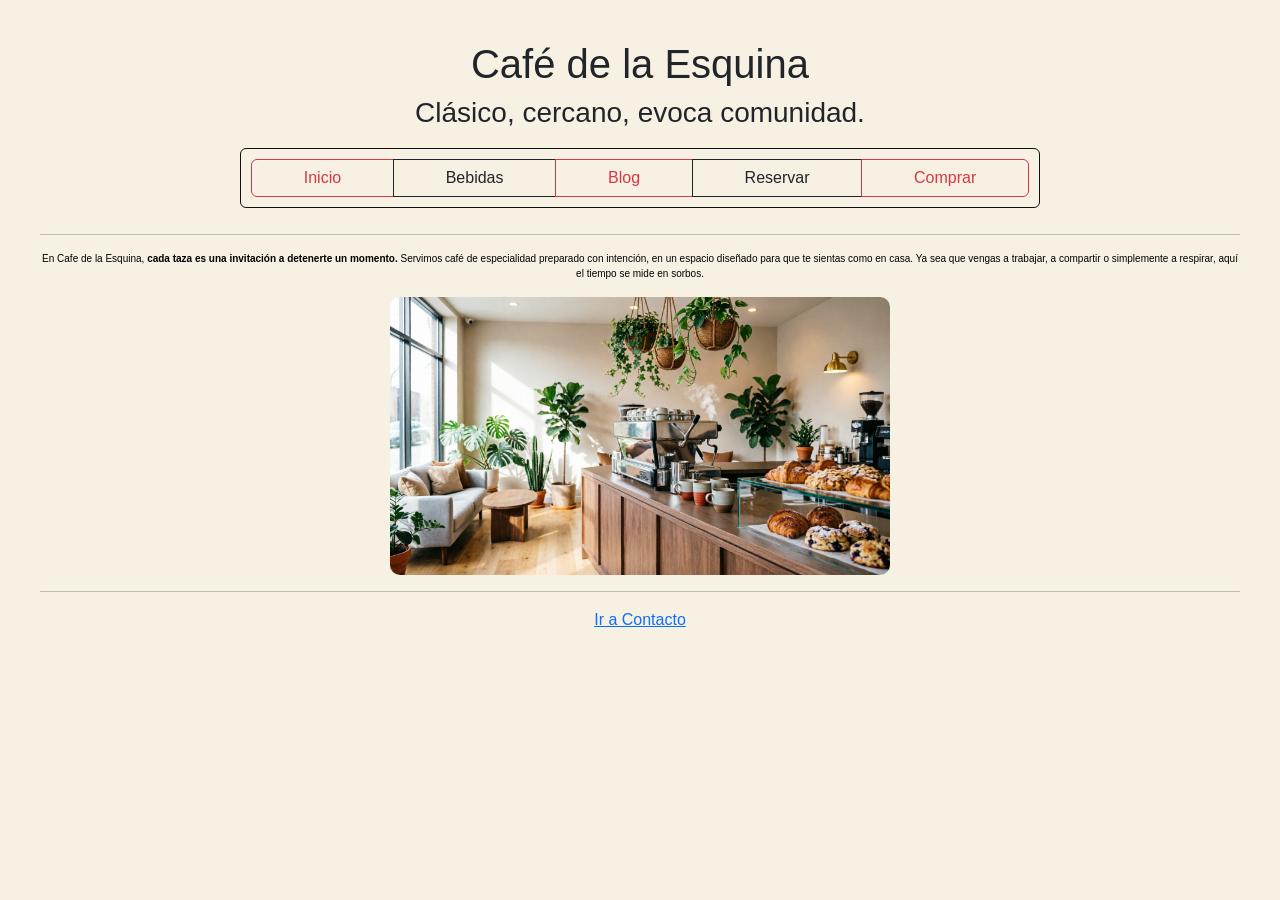
==== index.html @ 4c55026c "Se agregan los archivos index,style" ====
<!doctype html>
<html lang="en">
  <head>
    <meta charset="utf-8">
    <meta name="viewport" content="width=device-width, initial-scale=1">
    <title>Mi lugar favorito</title>
    <link href="https://cdn.jsdelivr.net/npm/bootstrap@5.3.8/dist/css/bootstrap.min.css" rel="stylesheet" integrity="sha384-sRIl4kxILFvY47J16cr9ZwB07vP4J8+LH7qKQnuqkuIAvNWLzeN8tE5YBujZqJLB" crossorigin="anonymous">
    <link rel="stylesheet" href="./styles.css">
  </head>
  <body>
    <h1 id="titulo">Café de la Esquina</h1>
    <h3 class="subtitulo">Clásico, cercano, evoca comunidad.</h3>

    <div class="btn-group caja" role="group" aria-label="Basic checkbox toggle button group">
  <input type="checkbox" class="btn-check" id="btncheck1" autocomplete="off">
  <label class="btn btn-outline-danger" for="btncheck1">Inicio</label>

  <input type="checkbox" class="btn-check" id="btncheck2" autocomplete="off">
  <label class="btn btn-outline-dark" for="btncheck2">Bebidas</label>

  <input type="checkbox" class="btn-check" id="btncheck3" autocomplete="off">
  <label class="btn btn-outline-danger" for="btncheck3">Blog</label>
   <input type="checkbox" class="btn-check" id="btncheck3" autocomplete="off">
  <label class="btn btn-outline-dark" for="btncheck3">Reservar</label>
   <input type="checkbox" class="btn-check" id="btncheck3" autocomplete="off">
  <label class="btn btn-outline-danger" for="btncheck3">Comprar</label>
  
  
</div>
    
    
    <hr>
    <p class="parrafo">En Cafe de la Esquina, <strong>cada taza es una invitación a detenerte un momento.</strong> 
    Servimos café de especialidad preparado con intención, en un espacio diseñado para que te sientas como en casa. 
    Ya sea que vengas a trabajar, a compartir o simplemente a respirar, aquí el tiempo se mide en sorbos.
    </p>
    <img src="./imagenes/1779748659.png" 
    alt="Hamburguesa" 
    class="burger-img">
    <hr>
    <a href="#contacto">Ir a Contacto</a>

    <script src="https://cdn.jsdelivr.net/npm/bootstrap@5.3.8/dist/js/bootstrap.bundle.min.js" integrity="sha384-FKyoEForCGlyvwx9Hj09JcYn3nv7wiPVlz7YYwJrWVcXK/BmnVDxM+D2scQbITxI" crossorigin="anonymous"></script>
  </body>
</html>
---- styles.css ----
body {
    font-family: Arial, sans-serif;
    text-align: center;
    background-color: #f7f1e3;
    padding: 40px;
}

.parrafo {
  color:black;
  font-size:10px;
}

#titulo:hover{
    color:chocolate;
    font-weight: bold;
}

img {
  max-width: 500px;
  border-radius: 10px;
}

.subtitulo:hover{
     color:chocolate;
    font-weight: bold;
}

.caja {
  width: 800px;              /* [width](ca://s?q=Propiedad_width_en_CSS): ancho del grupo */
  margin: 10px auto;         /* [margin](ca://s?q=Propiedad_margin_en_CSS): centrado horizontal */
  padding: 10px;             /* [padding](ca://s?q=Propiedad_padding_en_CSS): espacio interno */
  border: 1px solid #111;    /* [border](ca://s?q=Propiedad_border_en_CSS): marco alrededor */
   /* color de fondo */
  text-align: center;        /* centra los botones dentro */
}
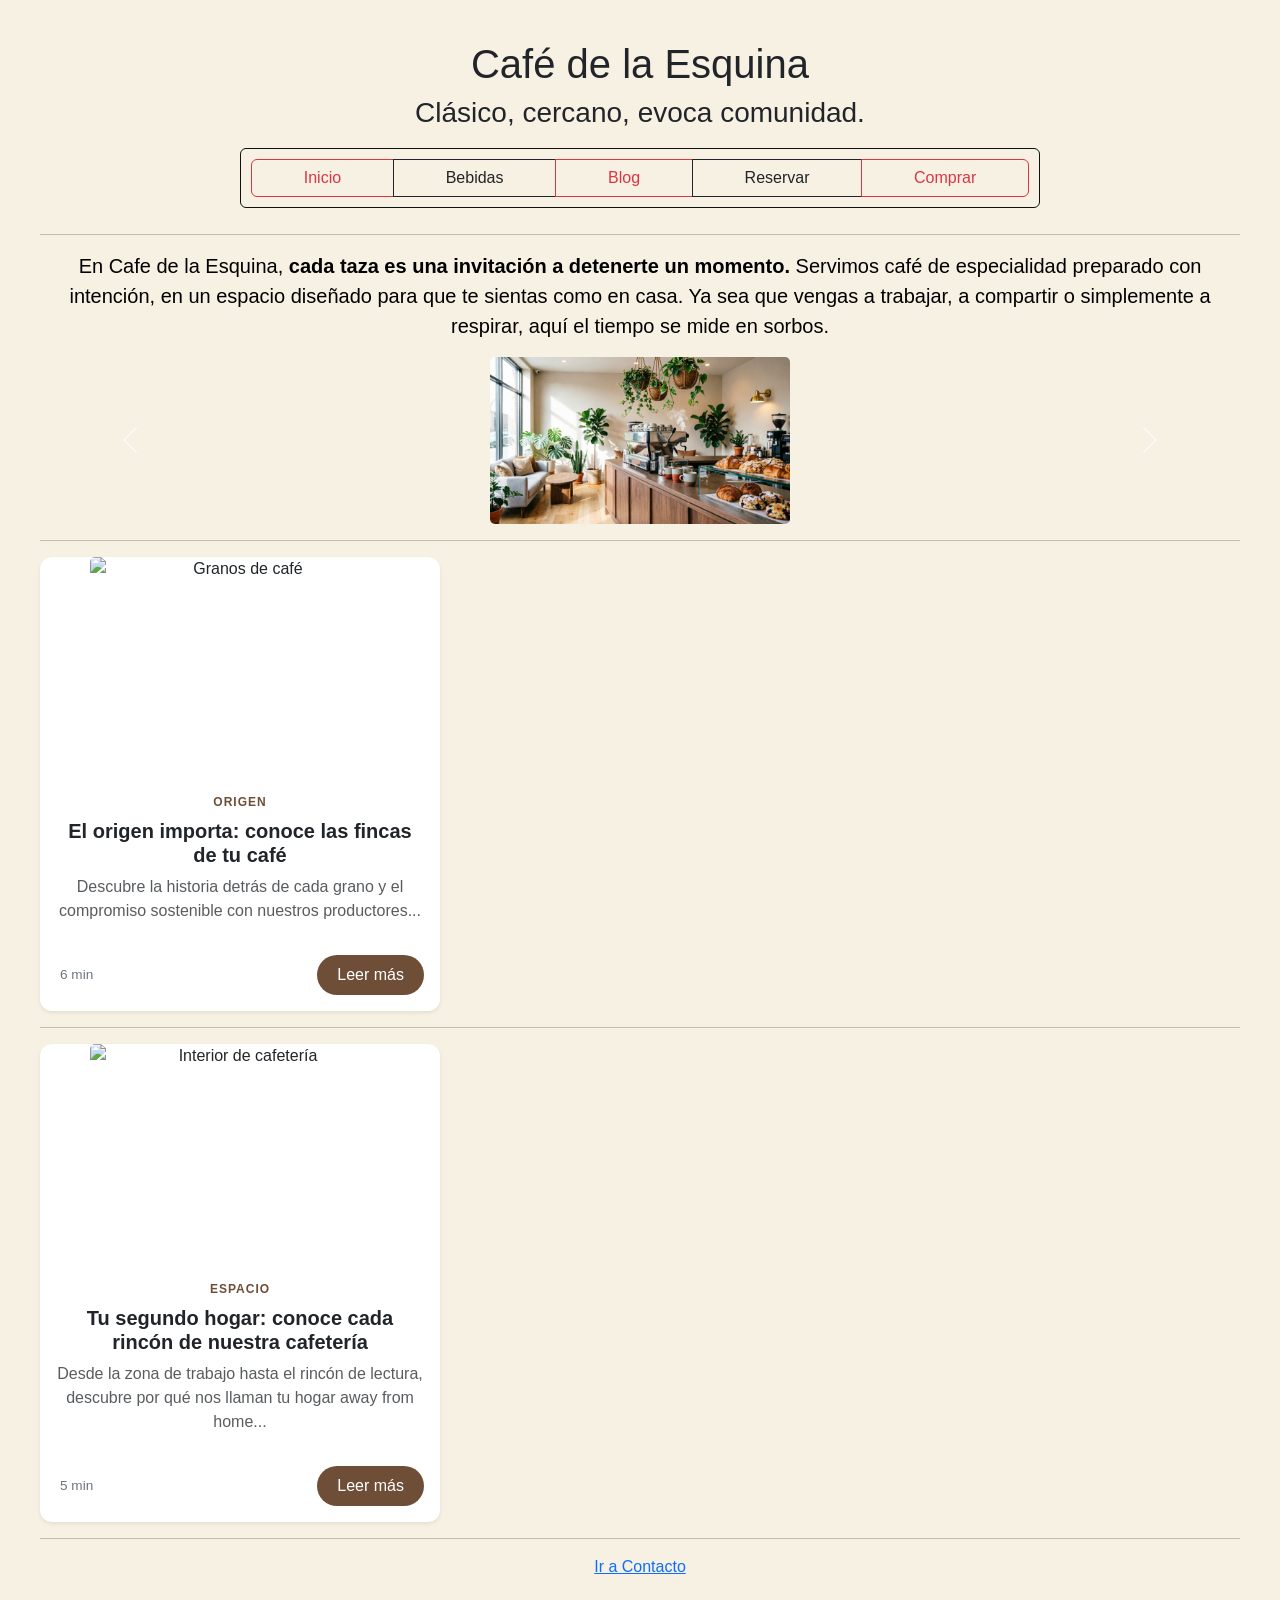
==== commit b59496db: "Se agrega las paginas blog y contacto" ====
--- a/index.html
+++ b/index.html
@@ -19,7 +19,7 @@
   <label class="btn btn-outline-dark" for="btncheck2">Bebidas</label>
 
   <input type="checkbox" class="btn-check" id="btncheck3" autocomplete="off">
-  <label class="btn btn-outline-danger" for="btncheck3">Blog</label>
+  <label class="btn btn-outline-danger" for="btncheck3" onclick="window.location.href='./blog.html'">Blog</label>
    <input type="checkbox" class="btn-check" id="btncheck3" autocomplete="off">
   <label class="btn btn-outline-dark" for="btncheck3">Reservar</label>
    <input type="checkbox" class="btn-check" id="btncheck3" autocomplete="off">
@@ -34,11 +34,70 @@
     Servimos café de especialidad preparado con intención, en un espacio diseñado para que te sientas como en casa. 
     Ya sea que vengas a trabajar, a compartir o simplemente a respirar, aquí el tiempo se mide en sorbos.
     </p>
-    <img src="./imagenes/1779748659.png" 
-    alt="Hamburguesa" 
-    class="burger-img">
+
+    <div id="carouselExample" class="carousel slide">
+  <div class="carousel-inner">
+    <div class="carousel-item active">
+      <img src="./imagenes/1779748659.png" class="d-block w-100" alt="...">
+    </div>
+    <div class="carousel-item">
+      <img src="https://tse1.explicit.bing.net/th/id/OIP.L6bE6zirMsBBmByVFsrBXAHaIa?rs=1&pid=ImgDetMain&o=7&rm=3" 
+      class="d-block w-100"
+      alt="...">
+    </div>
+    <div class="carousel-item">
+      <img src="./imagenes/1779748659.png" 
+      class="d-block w-100" 
+      alt="...">
+    </div>
+  </div>
+  <button class="carousel-control-prev" type="button" data-bs-target="#carouselExample" data-bs-slide="prev">
+    <span class="carousel-control-prev-icon" aria-hidden="true"></span>
+    <span class="visually-hidden">Previous</span>
+  </button>
+  <button class="carousel-control-next" type="button" data-bs-target="#carouselExample" data-bs-slide="next">
+    <span class="carousel-control-next-icon" aria-hidden="true"></span>
+    <span class="visually-hidden">Next</span>
+  </button>
+</div>
+<hr>
+ <div class="col-md-6 col-lg-4">
+      <div class="card blog-card h-100 shadow-sm">
+        <img src="https://images.unsplash.com/photo-1442512595331-e89e73853f31?w=600" class="card-img-top" alt="Granos de café">
+        <div class="card-body d-flex flex-column">
+          <span class="card-category mb-2">Origen</span>
+          <h5 class="card-title fw-bold">El origen importa: conoce las fincas de tu café</h5>
+          <p class="card-text text-muted flex-grow-1">
+            Descubre la historia detrás de cada grano y el compromiso sostenible con nuestros productores...
+          </p>
+          <div class="d-flex justify-content-between align-items-center mt-3">
+            <span class="reading-time"><i class="bi bi-clock me-1"></i> 6 min</span>
+            <a href="#" class="btn btn-coffee">Leer más</a>
+          </div>
+        </div>
+      </div>
+    </div>
+<hr>
+      <div class="col-md-6 col-lg-4">
+      <div class="card blog-card h-100 shadow-sm">
+        <img src="https://images.unsplash.com/photo-1559925393-8be0ec4767c8?w=600" class="card-img-top" alt="Interior de cafetería">
+        <div class="card-body d-flex flex-column">
+          <span class="card-category mb-2">Espacio</span>
+          <h5 class="card-title fw-bold">Tu segundo hogar: conoce cada rincón de nuestra cafetería</h5>
+          <p class="card-text text-muted flex-grow-1">
+            Desde la zona de trabajo hasta el rincón de lectura, descubre por qué nos llaman tu hogar away from home...
+          </p>
+          <div class="d-flex justify-content-between align-items-center mt-3">
+            <span class="reading-time"><i class="bi bi-clock me-1"></i> 5 min</span>
+            <a href="#" class="btn btn-coffee">Leer más</a>
+          </div>
+        </div>
+      </div>
+    </div>
+
+
     <hr>
-    <a href="#contacto">Ir a Contacto</a>
+    <a href="./contacto.html">Ir a Contacto</a>
 
     <script src="https://cdn.jsdelivr.net/npm/bootstrap@5.3.8/dist/js/bootstrap.bundle.min.js" integrity="sha384-FKyoEForCGlyvwx9Hj09JcYn3nv7wiPVlz7YYwJrWVcXK/BmnVDxM+D2scQbITxI" crossorigin="anonymous"></script>
   </body>
--- a/styles.css
+++ b/styles.css
@@ -7,7 +7,7 @@
 
 .parrafo {
   color:black;
-  font-size:10px;
+  font-size:20px;
 }
 
 #titulo:hover{
@@ -16,8 +16,9 @@
 }
 
 img {
-  max-width: 500px;
-  border-radius: 10px;
+  max-width: 300px;
+  border-radius: 5px;
+   margin: auto;
 }
 
 .subtitulo:hover{
@@ -33,3 +34,64 @@
    /* color de fondo */
   text-align: center;        /* centra los botones dentro */
 }
+
+.whatsapp-float {
+  position: fixed;
+  bottom: 20px;
+  right: 20px;
+  background: #25D366;
+  color: white;
+  width: 56px;
+  height: 56px;
+  border-radius: 50%;
+  display: flex;
+  align-items: center;
+  justify-content: center;
+  font-size: 24px;
+  box-shadow: 0 4px 12px rgba(0,0,0,0.15);
+  text-decoration: none;
+  z-index: 1000;
+  transition: transform 0.2s;
+}
+.whatsapp-float:hover { transform: scale(1.05); }
+
+#btn{
+    background-color: #25D366;
+}
+.blog-card {
+      transition: transform 0.3s ease, box-shadow 0.3s ease;
+      border: none;
+      border-radius: 12px;
+      overflow: hidden;
+    }
+    .blog-card:hover {
+      transform: translateY(-5px);
+      box-shadow: 0 10px 30px rgba(0,0,0,0.15);
+    }
+    .blog-card img {
+      height: 220px;
+      object-fit: cover;
+    }
+    .card-category {
+      font-size: 0.75rem;
+      text-transform: uppercase;
+      letter-spacing: 1px;
+      color: #6f4e37; /* Color café */
+      font-weight: 600;
+    }
+    .btn-coffee {
+      background-color: #6f4e37;
+      color: white;
+      border: none;
+      padding: 8px 20px;
+      border-radius: 20px;
+      transition: background-color 0.3s;
+    }
+    .btn-coffee:hover {
+      background-color: #4a3428;
+      color: white;
+    }
+    .reading-time {
+      font-size: 0.85rem;
+      color: #6c757d;
+    }
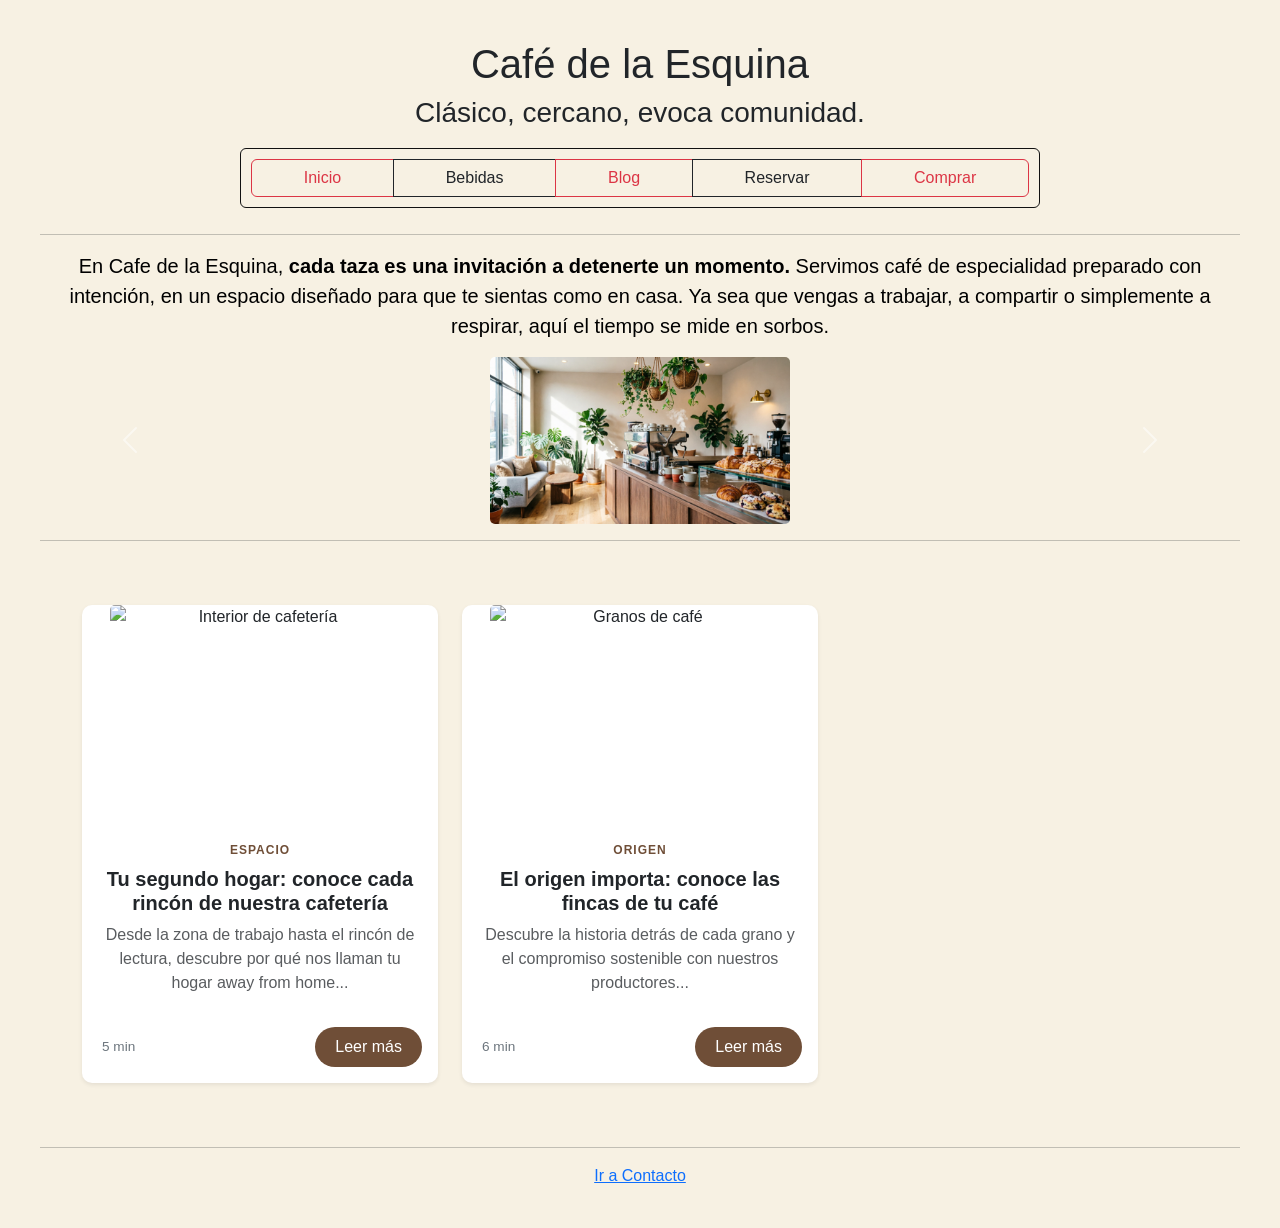
==== commit 01714098: "Ultima actualizacion de la pagina" ====
--- a/index.html
+++ b/index.html
@@ -61,24 +61,15 @@
   </button>
 </div>
 <hr>
- <div class="col-md-6 col-lg-4">
-      <div class="card blog-card h-100 shadow-sm">
-        <img src="https://images.unsplash.com/photo-1442512595331-e89e73853f31?w=600" class="card-img-top" alt="Granos de café">
-        <div class="card-body d-flex flex-column">
-          <span class="card-category mb-2">Origen</span>
-          <h5 class="card-title fw-bold">El origen importa: conoce las fincas de tu café</h5>
-          <p class="card-text text-muted flex-grow-1">
-            Descubre la historia detrás de cada grano y el compromiso sostenible con nuestros productores...
-          </p>
-          <div class="d-flex justify-content-between align-items-center mt-3">
-            <span class="reading-time"><i class="bi bi-clock me-1"></i> 6 min</span>
-            <a href="#" class="btn btn-coffee">Leer más</a>
-          </div>
-        </div>
-      </div>
-    </div>
-<hr>
-      <div class="col-md-6 col-lg-4">
+<div class="container py-5">
+  <!-- Encabezado del Blog -->
+ 
+
+  <!-- Grid de Cards -->
+  <div class="row g-4">
+    
+    <!-- Card 1 -->
+    <div class="col-md-6 col-lg-4">
       <div class="card blog-card h-100 shadow-sm">
         <img src="https://images.unsplash.com/photo-1559925393-8be0ec4767c8?w=600" class="card-img-top" alt="Interior de cafetería">
         <div class="card-body d-flex flex-column">
@@ -95,7 +86,34 @@
       </div>
     </div>
 
+    <!-- Card 2 -->
+   <div class="col-md-6 col-lg-4">
+      <div class="card blog-card h-100 shadow-sm">
+        <img src="https://images.unsplash.com/photo-1442512595331-e89e73853f31?w=600" class="card-img-top" alt="Granos de café">
+        <div class="card-body d-flex flex-column">
+          <span class="card-category mb-2">Origen</span>
+          <h5 class="card-title fw-bold">El origen importa: conoce las fincas de tu café</h5>
+          <p class="card-text text-muted flex-grow-1">
+            Descubre la historia detrás de cada grano y el compromiso sostenible con nuestros productores...
+          </p>
+          <div class="d-flex justify-content-between align-items-center mt-3">
+            <span class="reading-time"><i class="bi bi-clock me-1"></i> 6 min</span>
+            <a href="#" class="btn btn-coffee">Leer más</a>
+          </div>
+        </div>
+      </div>
+    </div>
+    <!-- Card 3 -->
 
+    <!-- Card 4 -->
+    
+
+    <!-- Card 5 -->
+   
+  </div>
+
+  
+</div>
     <hr>
     <a href="./contacto.html">Ir a Contacto</a>
 
--- a/styles.css
+++ b/styles.css
@@ -61,7 +61,7 @@
 .blog-card {
       transition: transform 0.3s ease, box-shadow 0.3s ease;
       border: none;
-      border-radius: 12px;
+      border-radius: 10px;
       overflow: hidden;
     }
     .blog-card:hover {
